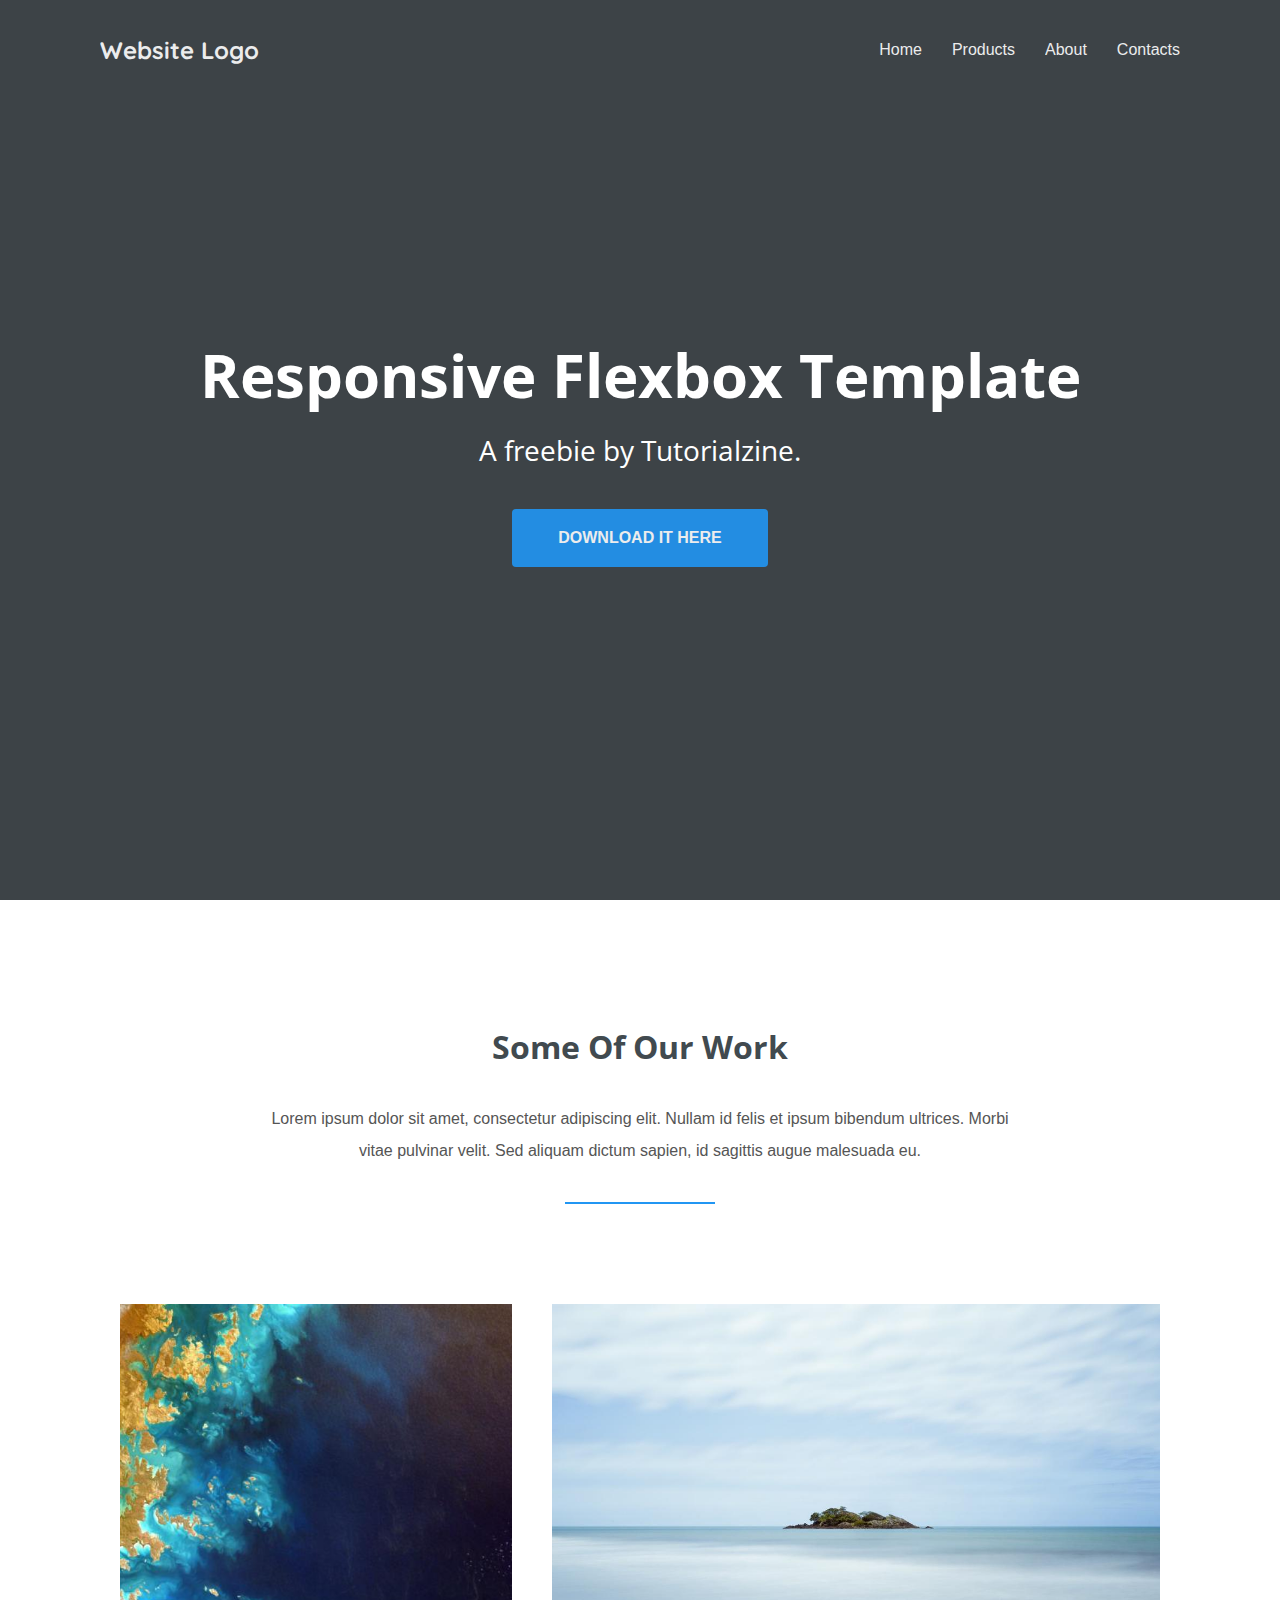
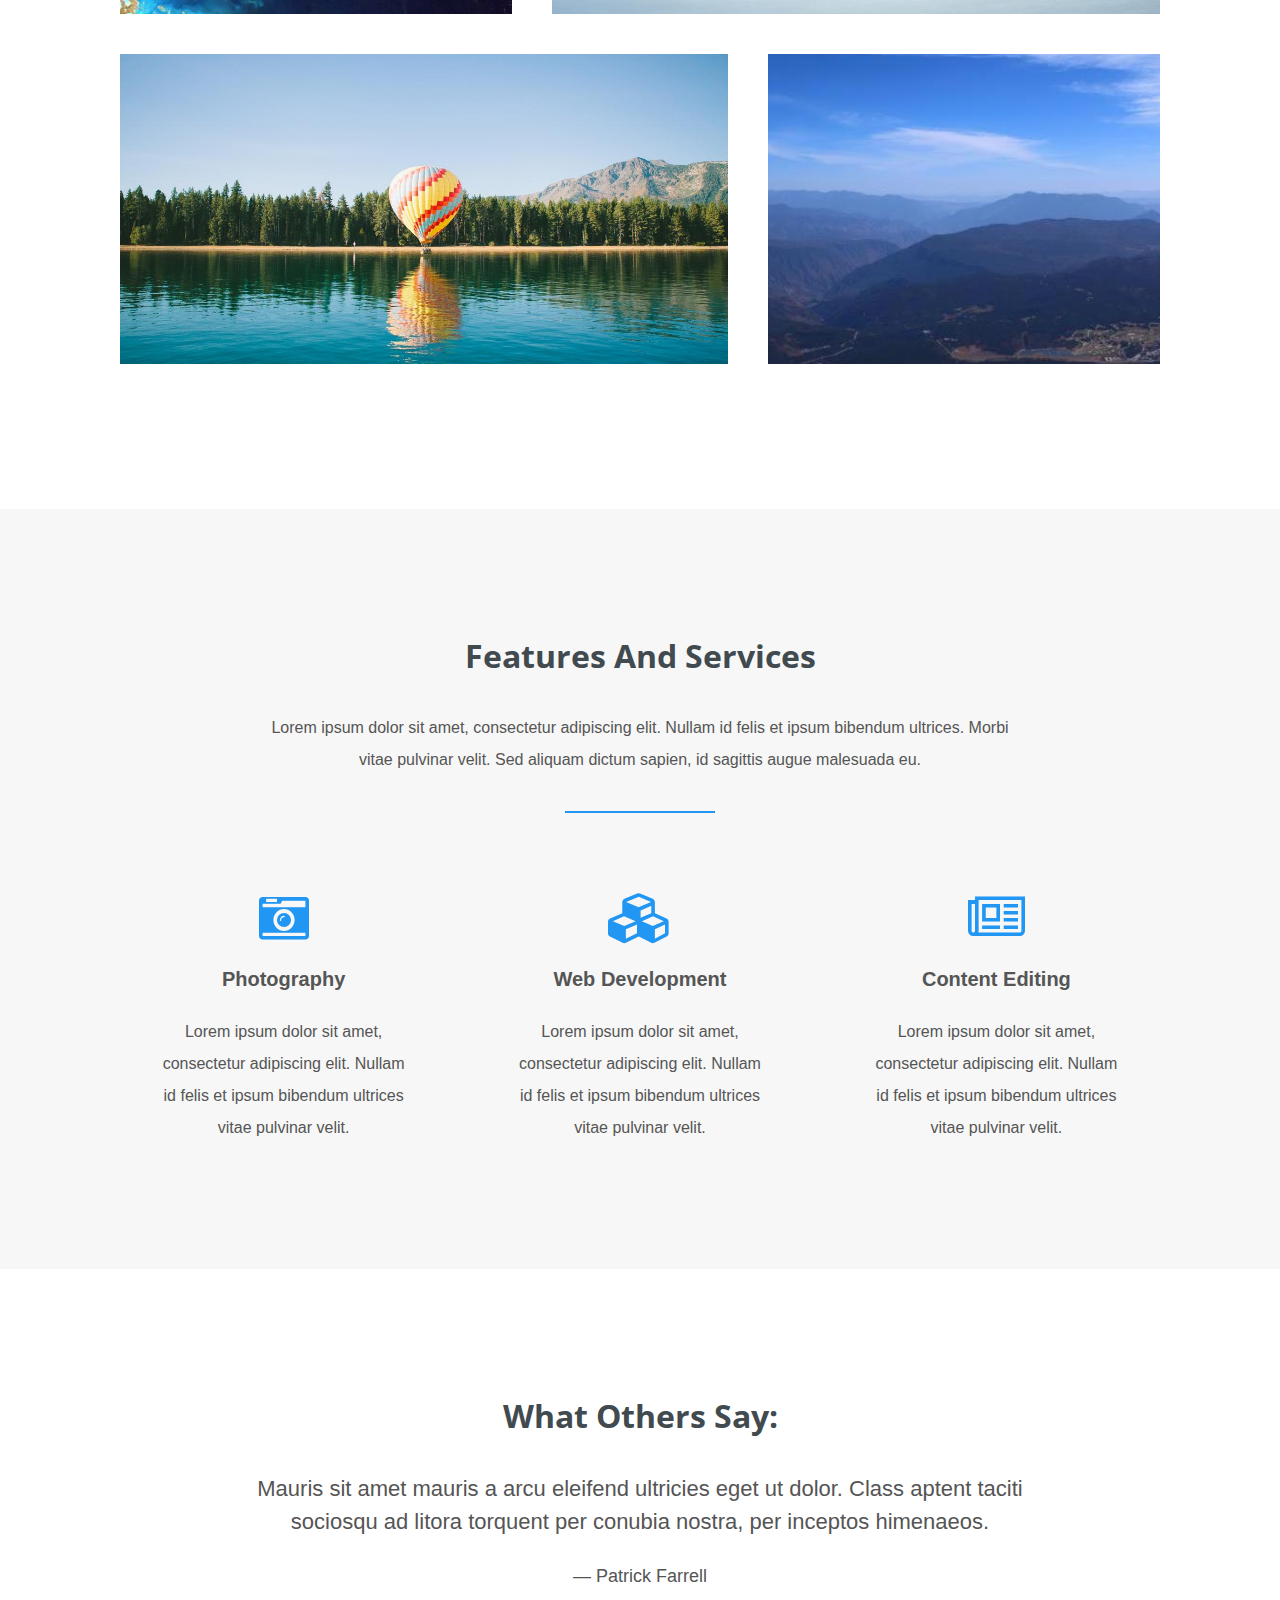
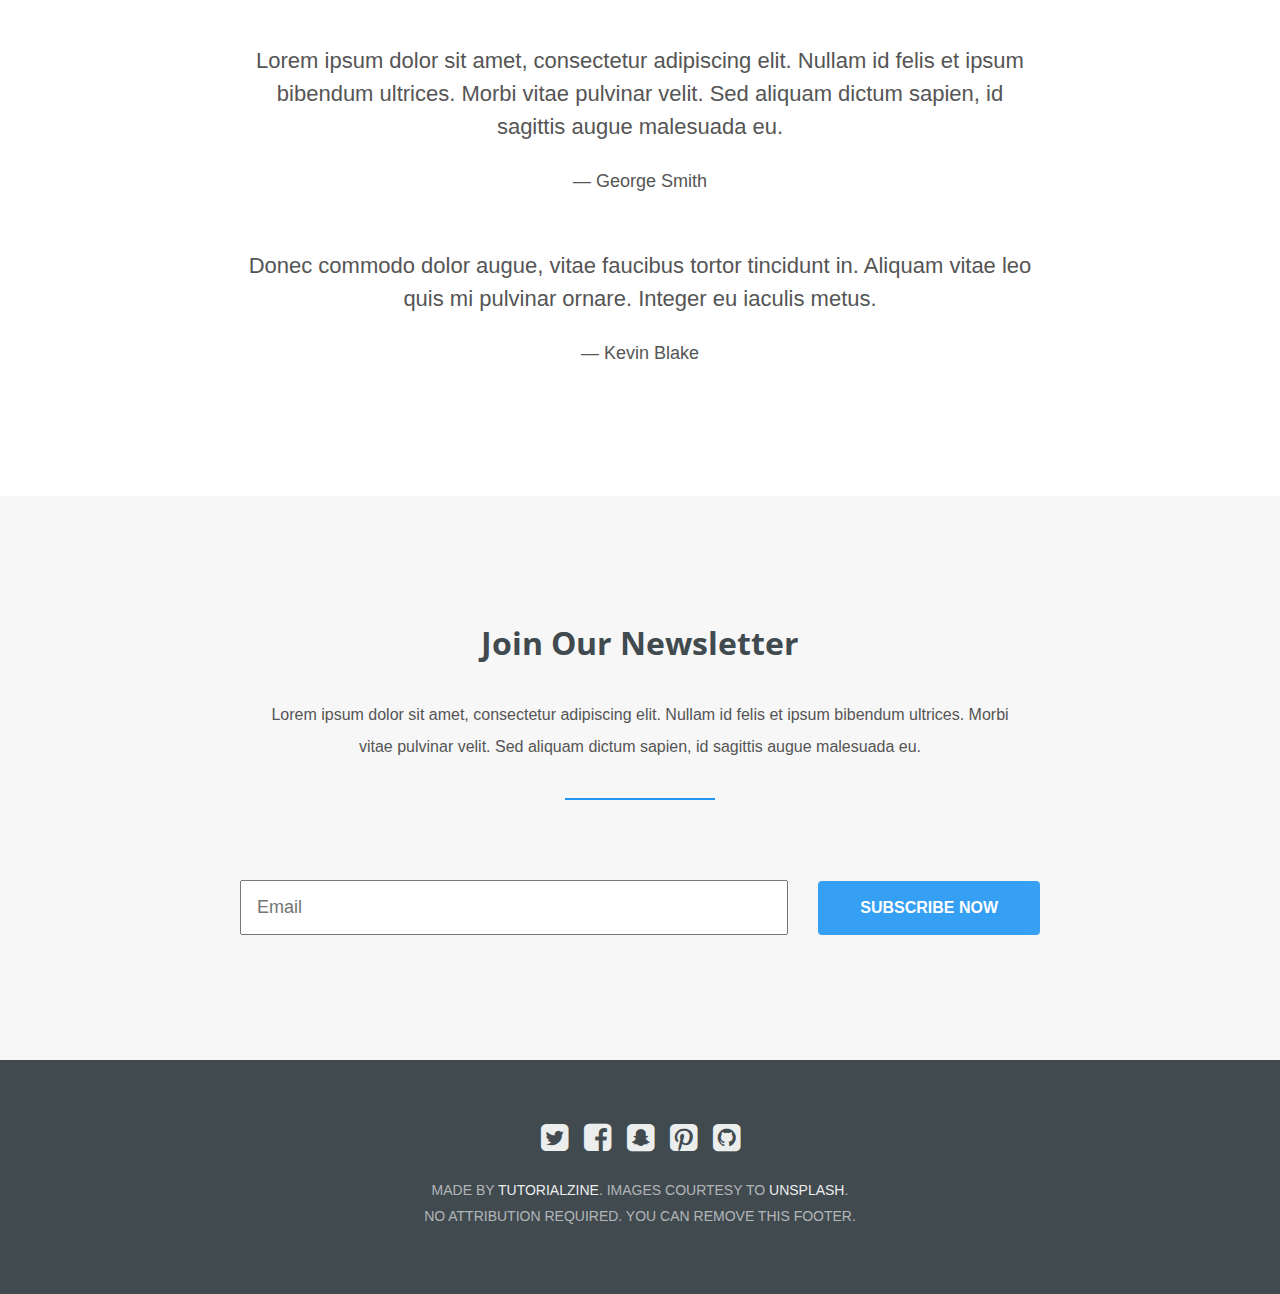
==== flexbox-template/index.html @ bde772f5 "Add files via upload" ====
<!DOCTYPE html>
<html>
<head>
    <meta charset="utf-8">
    <meta http-equiv="X-UA-Compatible" content="IE=edge">
    <meta name="viewport" content="width=device-width, initial-scale=1">
    <title>Responsive Landing Page Template With Flexbox</title>

    <link href="https://fonts.googleapis.com/css?family=Open+Sans" rel="stylesheet">
    <link href="https://fonts.googleapis.com/css?family=Quicksand" rel="stylesheet">
    <link rel="stylesheet" href="http://maxcdn.bootstrapcdn.com/font-awesome/4.6.0/css/font-awesome.min.css">
    <link rel="stylesheet" href="assets/css/styles.css">

</head>

<body>

<header>
    <h2><a href="#">Website Logo</a></h2>
    <nav>
        <li><a href="#">Home</a></li>
        <li><a href="#">Products</a></li>
        <li><a href="#">About</a></li>
        <li><a href="#">Contacts</a></li>
    </nav>
</header>


<section class="hero">
    <div class="background-image" style="background-color: #333333"></div>
    <h1>Responsive Flexbox Template</h1>
    <h3>A freebie by Tutorialzine.</h3>
    <a href="http://tutorialzine.com/2016/06/freebie-landing-page-template-with-flexbox/" class="btn">Download it
        Here</a>
</section>


<section class="our-work">
    <h3 class="title">Some of our work</h3>
    <p>Lorem ipsum dolor sit amet, consectetur adipiscing elit. Nullam id felis et ipsum bibendum ultrices. Morbi vitae
        pulvinar velit. Sed aliquam dictum sapien, id sagittis augue malesuada eu.</p>
    <hr>

    <ul class="grid">
        <li class="small" style="background-image: url(assets/img/coast.jpg);"></li>
        <li class="large" style="background-image: url(assets/img/island.jpg);"></li>
        <li class="large" style="background-image: url(assets/img/balloon.jpg);"></li>
        <li class="small" style="background-image: url(assets/img/mountain.jpg);"></li>
        </div>
</section>


<section class="features">
    <h3 class="title">Features and services</h3>
    <p>Lorem ipsum dolor sit amet, consectetur adipiscing elit. Nullam id felis et ipsum bibendum ultrices. Morbi vitae
        pulvinar velit. Sed aliquam dictum sapien, id sagittis augue malesuada eu.</p>
    <hr>

    <ul class="grid">
        <li>
            <i class="fa fa-camera-retro"></i>
            <h4>Photography</h4>
            <p>Lorem ipsum dolor sit amet, consectetur adipiscing elit. Nullam id felis et ipsum bibendum ultrices vitae
                pulvinar velit.</p>
        </li>
        <li>
            <i class="fa fa-cubes"></i>
            <h4>Web Development</h4>
            <p>Lorem ipsum dolor sit amet, consectetur adipiscing elit. Nullam id felis et ipsum bibendum ultrices vitae
                pulvinar velit.</p>
        </li>
        <li>
            <i class="fa fa-newspaper-o"></i>
            <h4>Content Editing</h4>
            <p>Lorem ipsum dolor sit amet, consectetur adipiscing elit. Nullam id felis et ipsum bibendum ultrices vitae
                pulvinar velit.</p>
        </li>
        </div>
</section>


<section class="reviews">
    <h3 class="title">What others say:</h3>

    <p class="quote">Mauris sit amet mauris a arcu eleifend ultricies eget ut dolor. Class aptent taciti sociosqu ad
        litora torquent per conubia nostra, per inceptos himenaeos.</p>
    <p class="author">— Patrick Farrell</p>

    <p class="quote">Lorem ipsum dolor sit amet, consectetur adipiscing elit. Nullam id felis et ipsum bibendum
        ultrices. Morbi vitae pulvinar velit. Sed aliquam dictum sapien, id sagittis augue malesuada eu.</p>
    <p class="author">— George Smith</p>

    <p class="quote">Donec commodo dolor augue, vitae faucibus tortor tincidunt in. Aliquam vitae leo quis mi pulvinar
        ornare. Integer eu iaculis metus.</p>
    <p class="author">— Kevin Blake</p>


</section>


<section class="contact">
    <h3 class="title">Join our newsletter</h3>
    <p>Lorem ipsum dolor sit amet, consectetur adipiscing elit. Nullam id felis et ipsum bibendum ultrices. Morbi vitae
        pulvinar velit. Sed aliquam dictum sapien, id sagittis augue malesuada eu.</p>
    <hr>

    <form>
        <input type="email" placeholder="Email">
        <a href="#" class="btn">Subscribe now</a>
    </form>
</section>

<footer>
    <ul>
        <li><a href="#"><i class="fa fa-twitter-square"></i></a></li>
        <li><a href="#"><i class="fa fa-facebook-square"></i></a></li>
        <li><a href="#"><i class="fa fa-snapchat-square"></i></a></li>
        <li><a href="#"><i class="fa fa-pinterest-square"></i></a></li>
        <li><a href="#"><i class="fa fa-github-square""></i></a></li>
    </ul>
    <p>Made by <a href="http://tutorialzine.com/" target="_blank">tutorialzine</a>. images courtesy to <a
            href="http://unsplash.com/" target="_blank">unsplash</a>.</p>
    <p>No attribution required. you can remove this footer.</p>
</footer>

</body>

</html>
---- flexbox-template/assets/css/styles.css ----
/*-------------
 	General
-------------*/

*{
	margin: 0;
	padding: 0;
	box-sizing: border-box;
}

html{
	font: normal 16px sans-serif;
	color: #555;
}

ul, nav{
	list-style: none;
}

a{
	text-decoration: none;
	color: inherit;
	cursor: pointer;

	opacity: 0.9;
}

a:hover{
	opacity: 1;
}

a.btn{
	color: #fff;
	border-radius: 4px;
	text-transform: uppercase;
	background-color: #2196F3;
	font-weight: 800;
	text-align: center;
}

hr{
	width: 150px;
	height: 2px;
	background-color: #2196F3;
	border: 0;
	margin-bottom: 80px;
}

section{
	display: flex;
	flex-direction: column;
	align-items: center;

	padding: 125px 100px;
}

@media (max-width: 1000px){

	section{
		padding: 100px 50px;
	}

}

@media (max-width: 600px){

	section{
		padding: 80px 30px;
	}

}

section h3.title{
	color: #414a4f;
	text-transform: capitalize; 
	font: bold 32px 'Open Sans', sans-serif;
	margin-bottom: 35px;
	text-align: center;
}

section p{
	max-width: 800px;
	text-align: center;
	margin-bottom: 35px;
	padding: 0 20px;
	line-height: 2;
}

ul.grid{
	width: 100%;
	display: flex;
	flex-wrap: wrap;
	justify-content: center;
}


/*-------------
 	Header
-------------*/

header{
	position: absolute;
	top: 0;
	left: 0;
	z-index: 10;
	width: 100%;
	display: flex;
	justify-content: space-between;
	align-items: center;
	color: #fff;
	padding: 35px 100px 0;
}

header h2{
	font-family: 'Quicksand', sans-serif;
}

header nav{
	display: flex;
}

header nav li{
	margin: 0 15px;
}

header nav li:first-child{
	margin-left: 0;	
}

header nav li:last-child{
	margin-right: 0;	
}



@media (max-width: 1000px){
	header{
		padding: 20px 50px;
	}
}


@media (max-width: 700px){
	header{
		flex-direction: column;		
	}

	header h2{
		margin-bottom: 15px;
	}
}



/*----------------
 	Hero Section
----------------*/

.hero{
	position: relative;
	justify-content: center;
	min-height: 100vh;
	color: #fff;
	text-align: center;
}

.hero .background-image{
	position: absolute;
	top: 0;
	left: 0;
	width: 100%;
	height: 100%;
	background-size: cover;
	background-color: #2196F3;
	z-index: -1;
}

.hero .background-image:after{
	content: '';
	position: absolute;
	top: 0;
	left: 0;
	width: 100%;
	height: 100%;
	background-color: #414a4f;
	opacity: 0.75;
}

.hero h1{
	font: bold 60px 'Open Sans', sans-serif;
	margin-bottom: 15px;
}

.hero h3{
	font: normal 28px 'Open Sans', sans-serif;
	margin-bottom: 40px;
}

.hero a.btn{
	padding: 20px 46px;
}

@media (max-width: 800px){

	.hero{
		min-height: 600px;
	}

	.hero h1{
		font-size: 48px;
	}

	.hero h3{
		font-size: 24px;
	}

	.hero a.btn{
		padding: 15px 40px;
	}

}



/*--------------------
 	Our Work Section
---------------------*/

.оur-work{
	background-color: #fff;
}

.our-work .grid li{
	padding: 20px;
	height: 350px;
	border-radius: 3px;

	background-clip: content-box;
	background-size: cover;
	background-position: center;
	background-color: #333;
}

.our-work .grid li.small{
	flex-basis: 40%;
}

.our-work .grid li.large{
	flex-basis: 60%;
}


@media (max-width: 1000px){

	.our-work .grid li.small,
	.our-work .grid li.large{
		flex-basis: 100%;
	}

}



/*----------------------
 	Features Section
----------------------*/

.features{
	background-color: #f7f7f7;
}

.features .grid li{
	padding: 0 30px;
	flex-basis: 33%;
	text-align: center;
}

.features .grid li i{
    font-size: 50px;
    color: #2196F3;
    margin-bottom: 25px;
}

.features .grid li h4{
	color: #555;
    font-size: 20px;
    margin-bottom: 25px;
}

.features .grid li p{
    margin: 0;
}

@media (max-width: 1000px){

	.features .grid li{
		flex-basis: 70%;
		margin-bottom: 65px;
	}

	.features .grid li:last-child{
		margin-bottom: 0;
	}

}


@media (max-width: 600px){

	.features .grid li{
		flex-basis: 100%;
	}

}



/*--------------------
 	Reviews Section
--------------------*/

.reviews{
	background-color: #fff;
}

.reviews .quote{
	text-align: center;
	width: 80%;
    font-size: 22px;
    font-weight: 300;
    line-height: 1.5;
    margin-bottom: 20px;
    padding: 0;
}

.reviews .author{
    font-size: 18px;
    margin-bottom: 50px;
}

.reviews .author:last-child{
    margin-bottom: 0;
}

@media (max-width: 1000px){

	.reviews .quote{
		font-size: 20px;
	}

	.reviews .author{
	    font-size: 16px;
	}

}



/*---------------------
 	Contact Section
---------------------*/

.contact{
	background-color: #f7f7f7;
}

.contact form{
	display: flex;
	align-items: center;
	justify-content: center;
	flex-wrap: wrap;

	max-width: 800px;
	width: 80%;
}

.contact form input{
	padding: 15px;
	flex: 1;
	margin-right: 30px;
	font-size: 18px;
	color: #555;
}

.contact form .btn{
	padding: 18px 42px;
}


@media (max-width: 800px){

	.contact form input{
		flex-basis: 100%;
		margin: 0 0 20px 0;
	}

}




/*-------------
 	Footer
-------------*/

footer{
	display: flex;
	flex-direction: column;
	align-items: center;
	text-align: center;
	color: #fff;
	background-color: #414a4f;
	padding: 60px 0;
}

footer ul{
	display: flex;
	margin-bottom: 25px;
	font-size: 32px;
}

footer ul li{
	margin: 0 8px;	
}

footer ul li:first-child{
	margin-left: 0;	
}

footer ul li:last-child{
	margin-right: 0;	
}

footer p{
	text-transform: uppercase;
	font-size: 14px;
	color: rgba(255,255,255,0.6);
	margin-bottom: 10px;
}

footer p a{
	color: #fff;
}

@media (max-width: 700px){

	footer{
		padding: 80px 15px;
	}

}


/* -- Demo ads -- */

@media (max-width: 1200px) {
	#bsaHolder{ display:none;}
}
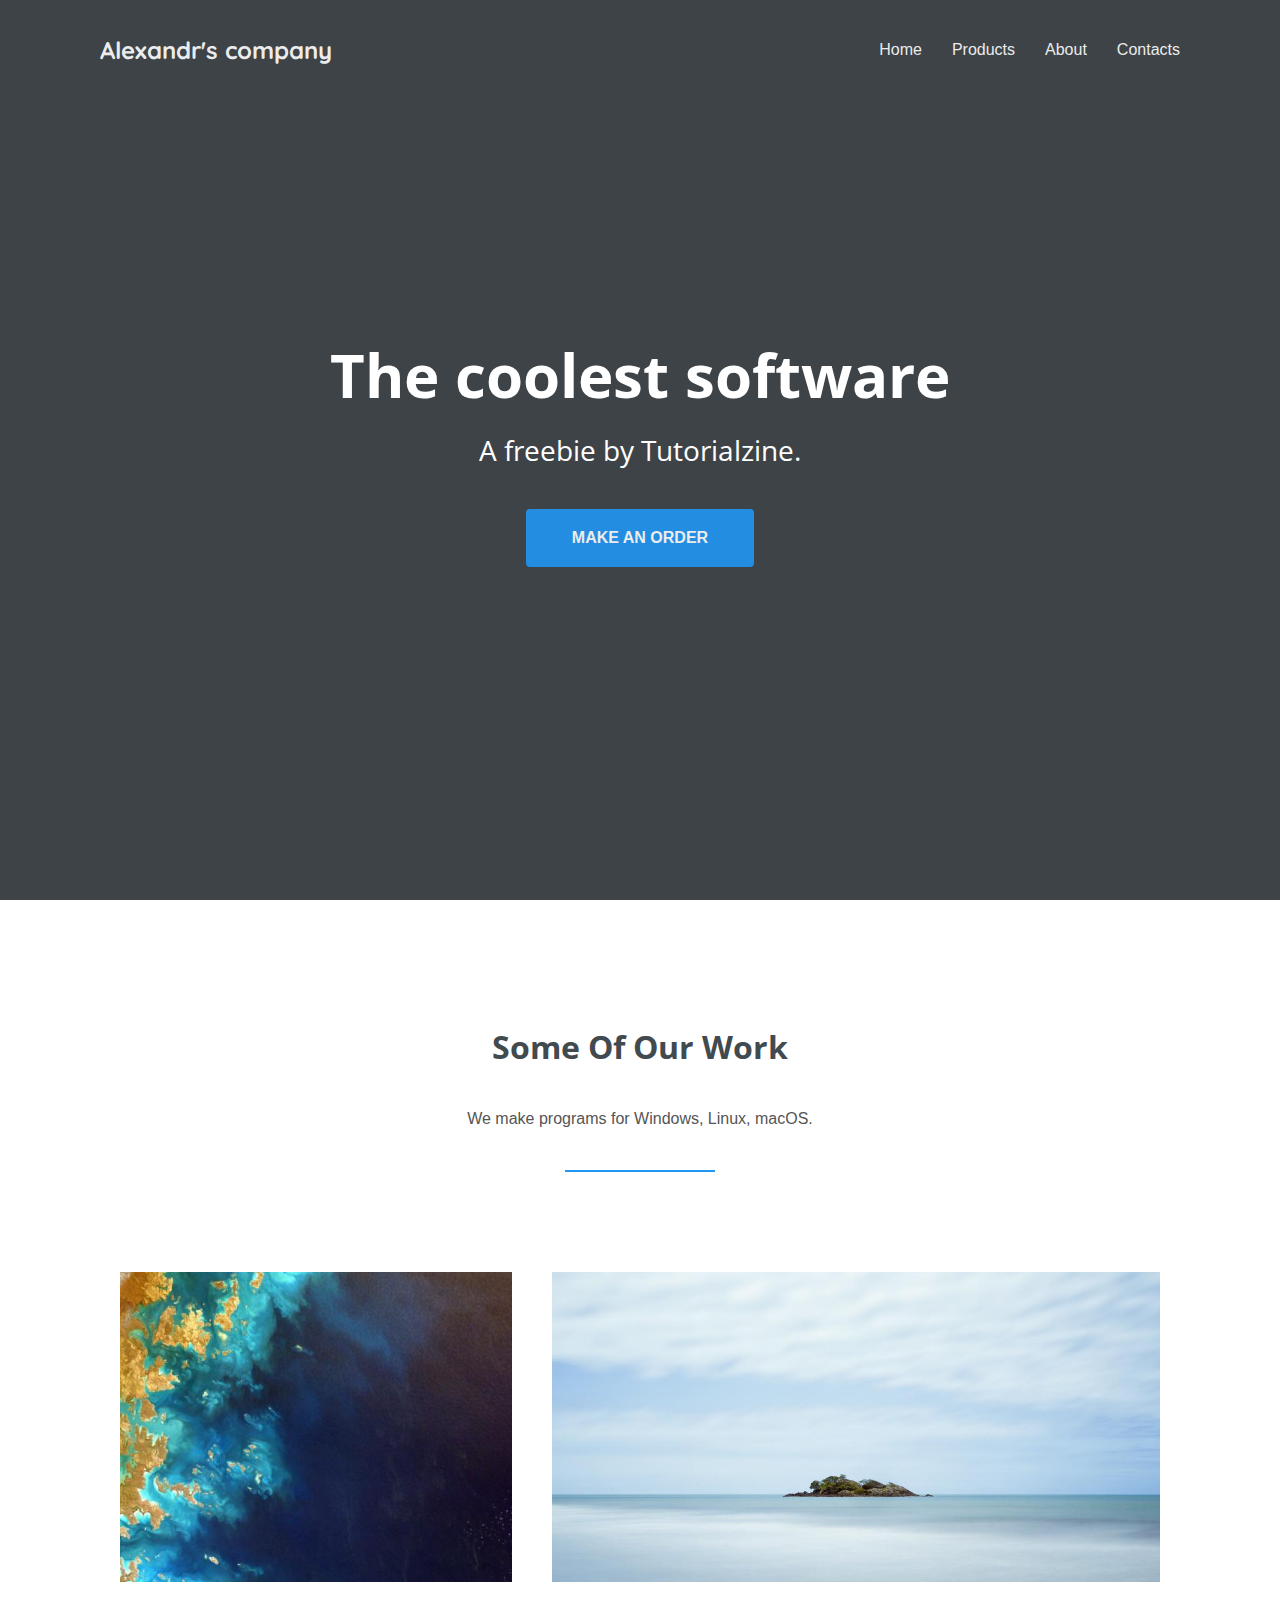
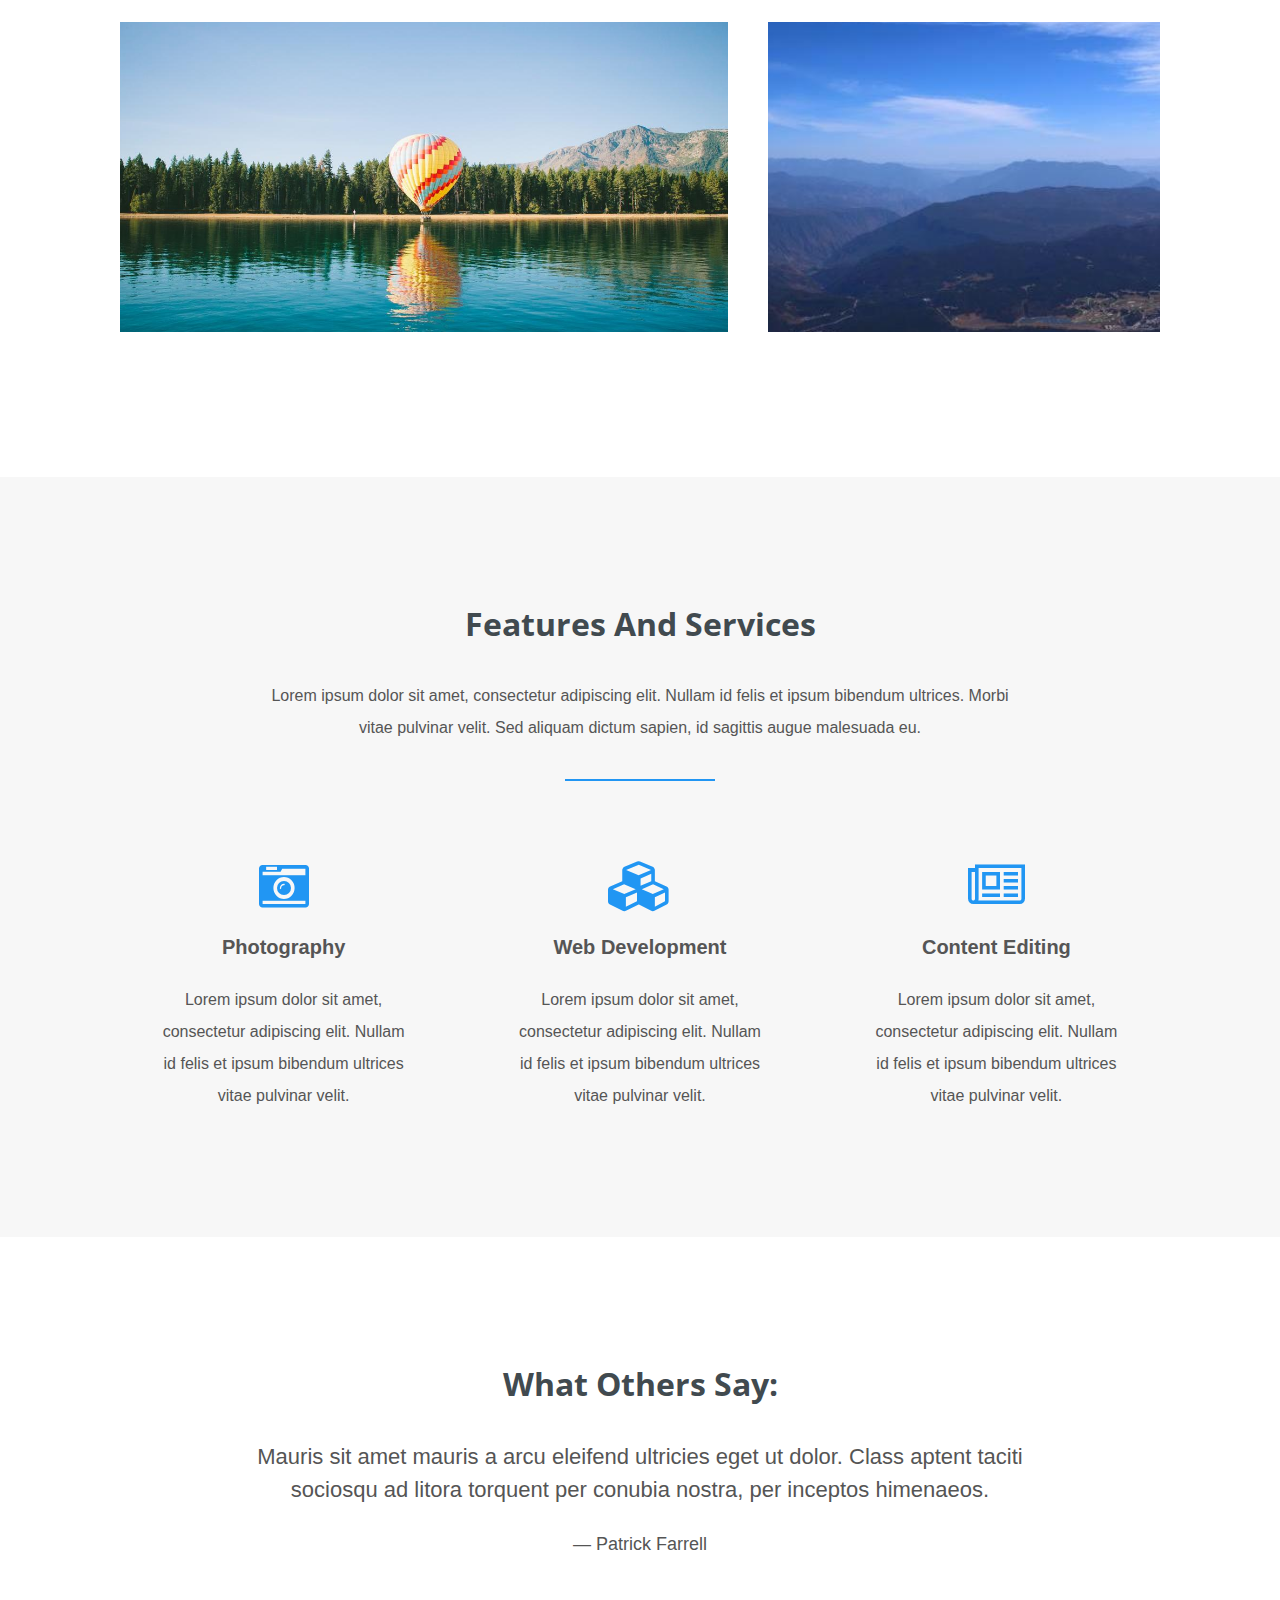
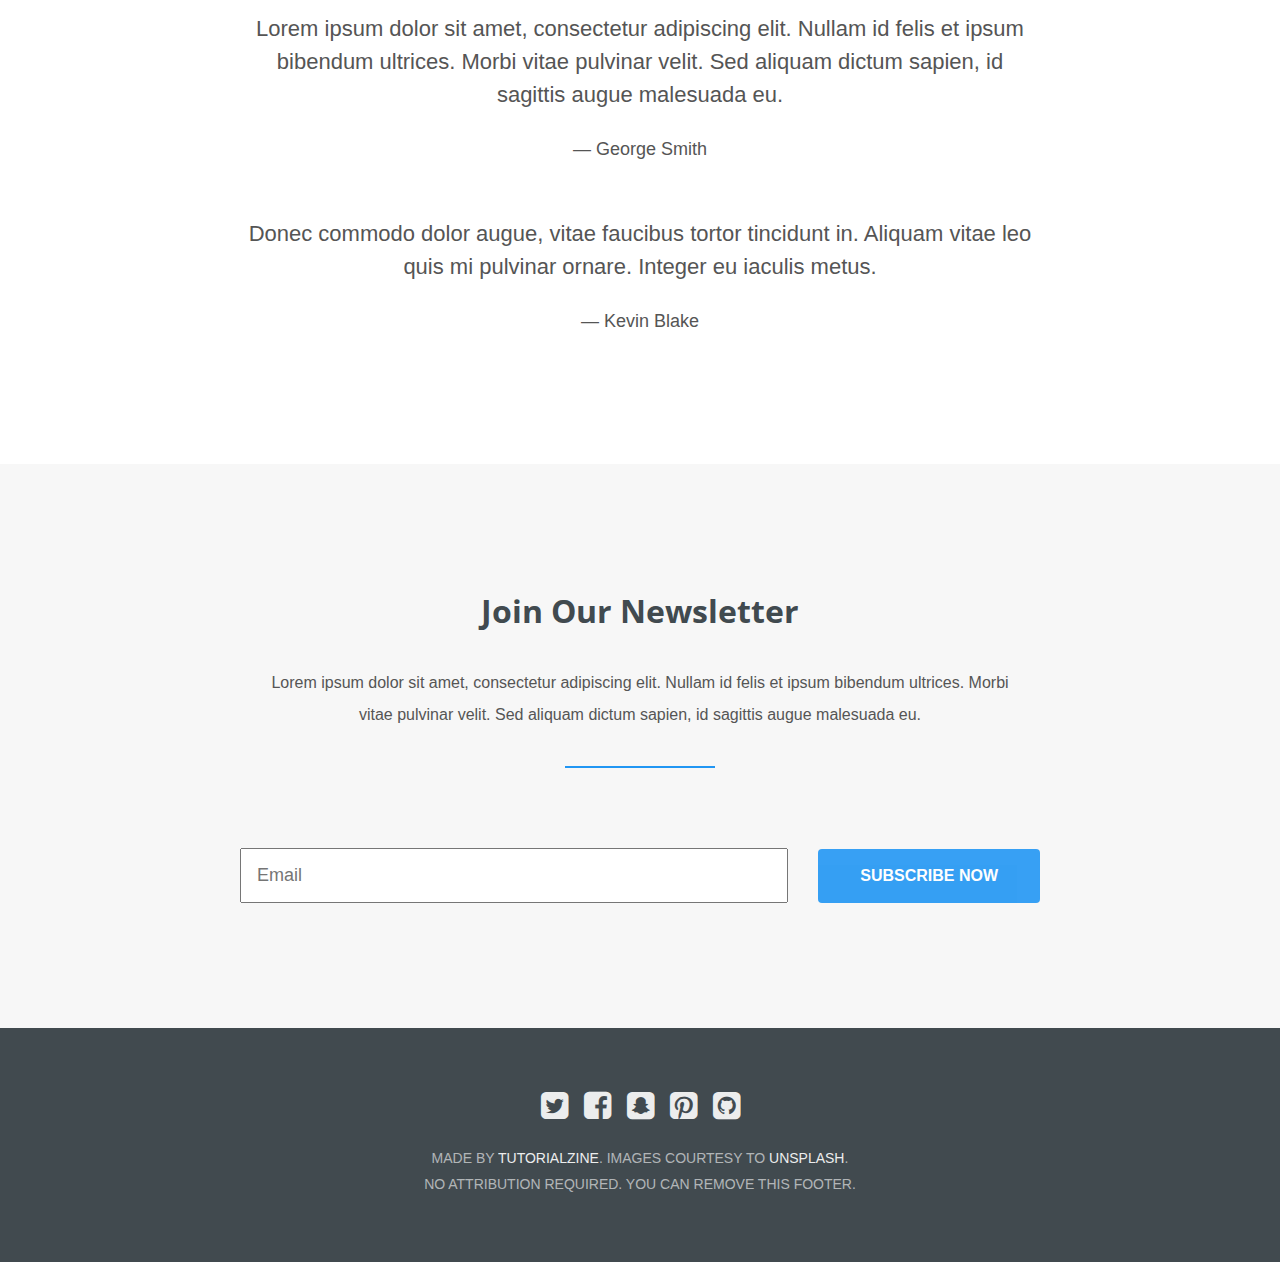
==== commit 40b63a21: "changed main page" ====
--- a/flexbox-template/index.html
+++ b/flexbox-template/index.html
@@ -4,7 +4,7 @@
     <meta charset="utf-8">
     <meta http-equiv="X-UA-Compatible" content="IE=edge">
     <meta name="viewport" content="width=device-width, initial-scale=1">
-    <title>Responsive Landing Page Template With Flexbox</title>
+    <title>Alexandr's company</title>
 
     <link href="https://fonts.googleapis.com/css?family=Open+Sans" rel="stylesheet">
     <link href="https://fonts.googleapis.com/css?family=Quicksand" rel="stylesheet">
@@ -16,7 +16,7 @@
 <body>
 
 <header>
-    <h2><a href="#">Website Logo</a></h2>
+    <h2><a href="#">Alexandr's company</a></h2>
     <nav>
         <li><a href="#">Home</a></li>
         <li><a href="#">Products</a></li>
@@ -28,17 +28,15 @@
 
 <section class="hero">
     <div class="background-image" style="background-color: #333333"></div>
-    <h1>Responsive Flexbox Template</h1>
+    <h1>The coolest software</h1>
     <h3>A freebie by Tutorialzine.</h3>
-    <a href="http://tutorialzine.com/2016/06/freebie-landing-page-template-with-flexbox/" class="btn">Download it
-        Here</a>
+    <a href="#" class="btn">Make an order</a>
 </section>
 
 
 <section class="our-work">
     <h3 class="title">Some of our work</h3>
-    <p>Lorem ipsum dolor sit amet, consectetur adipiscing elit. Nullam id felis et ipsum bibendum ultrices. Morbi vitae
-        pulvinar velit. Sed aliquam dictum sapien, id sagittis augue malesuada eu.</p>
+    <p>We make programs for Windows, Linux, macOS.</p>
     <hr>
 
     <ul class="grid">
@@ -46,7 +44,7 @@
         <li class="large" style="background-image: url(assets/img/island.jpg);"></li>
         <li class="large" style="background-image: url(assets/img/balloon.jpg);"></li>
         <li class="small" style="background-image: url(assets/img/mountain.jpg);"></li>
-        </div>
+    </ul>
 </section>
 
 
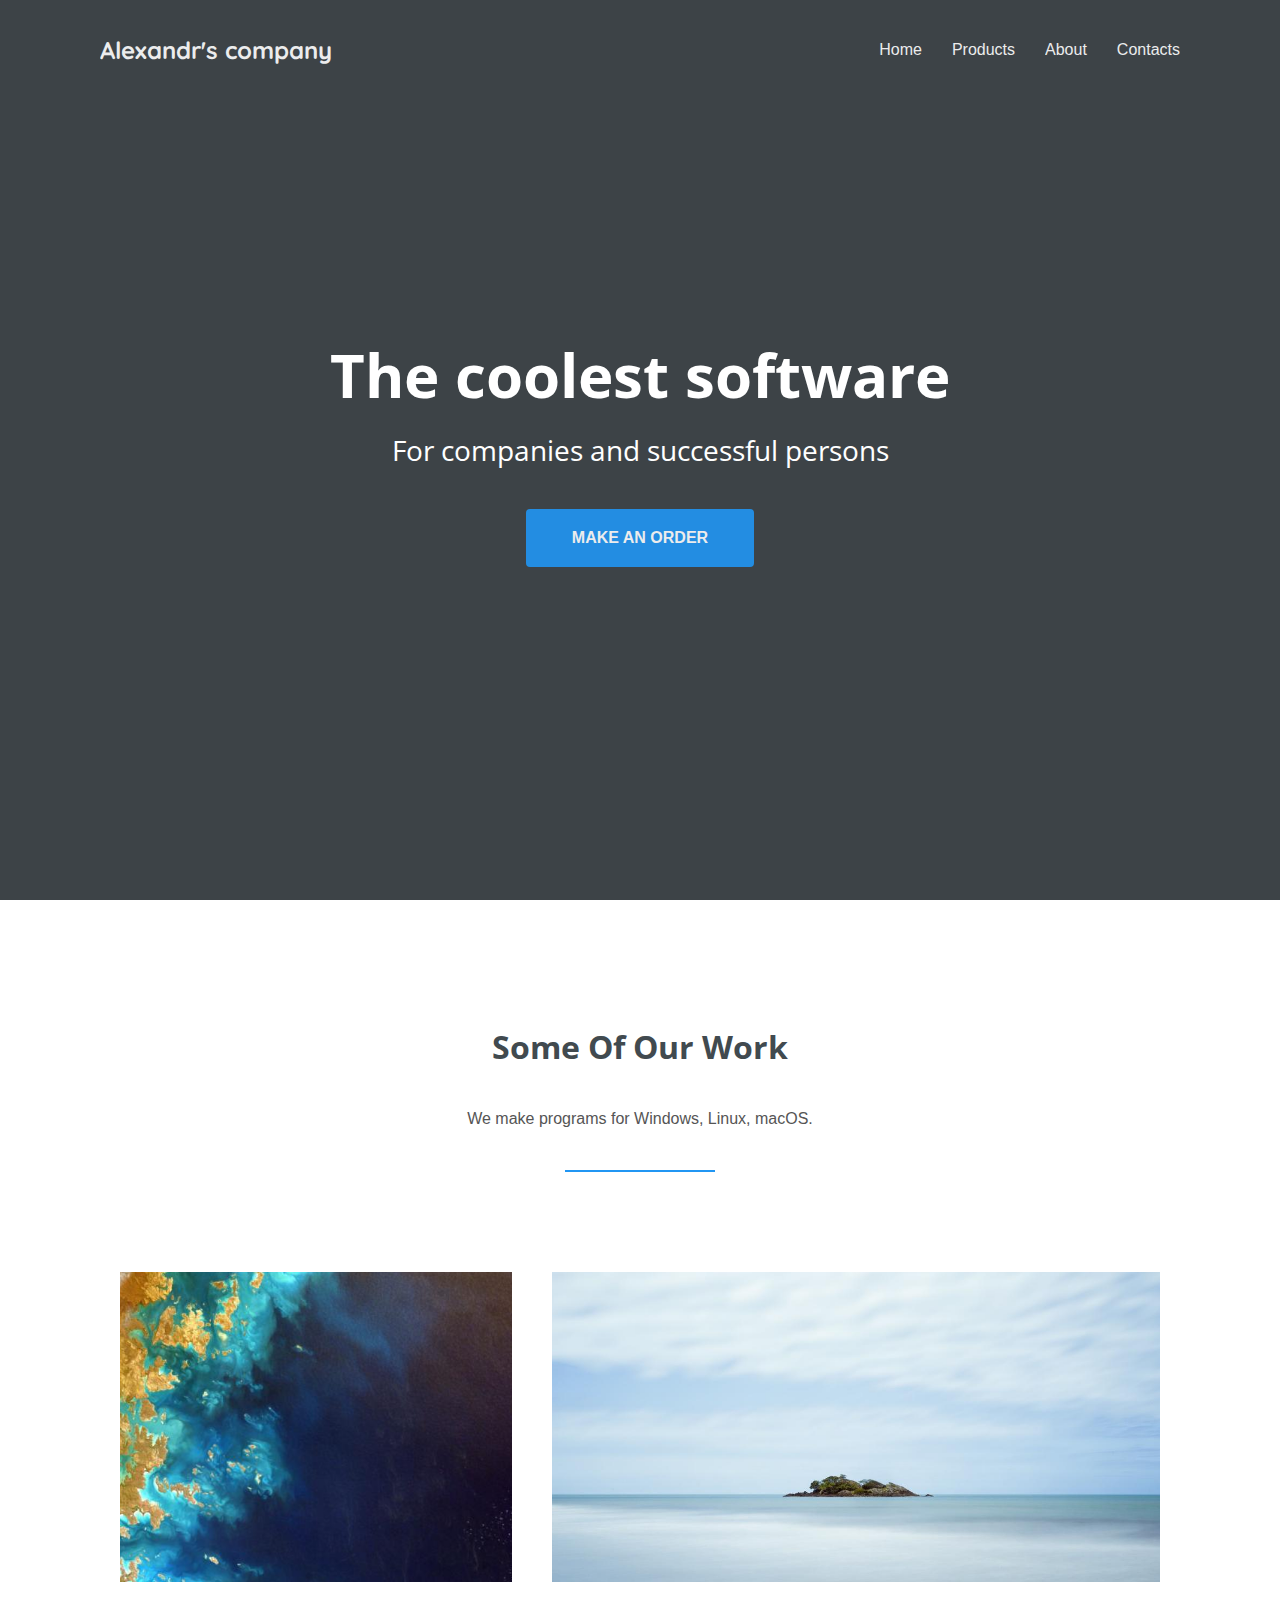
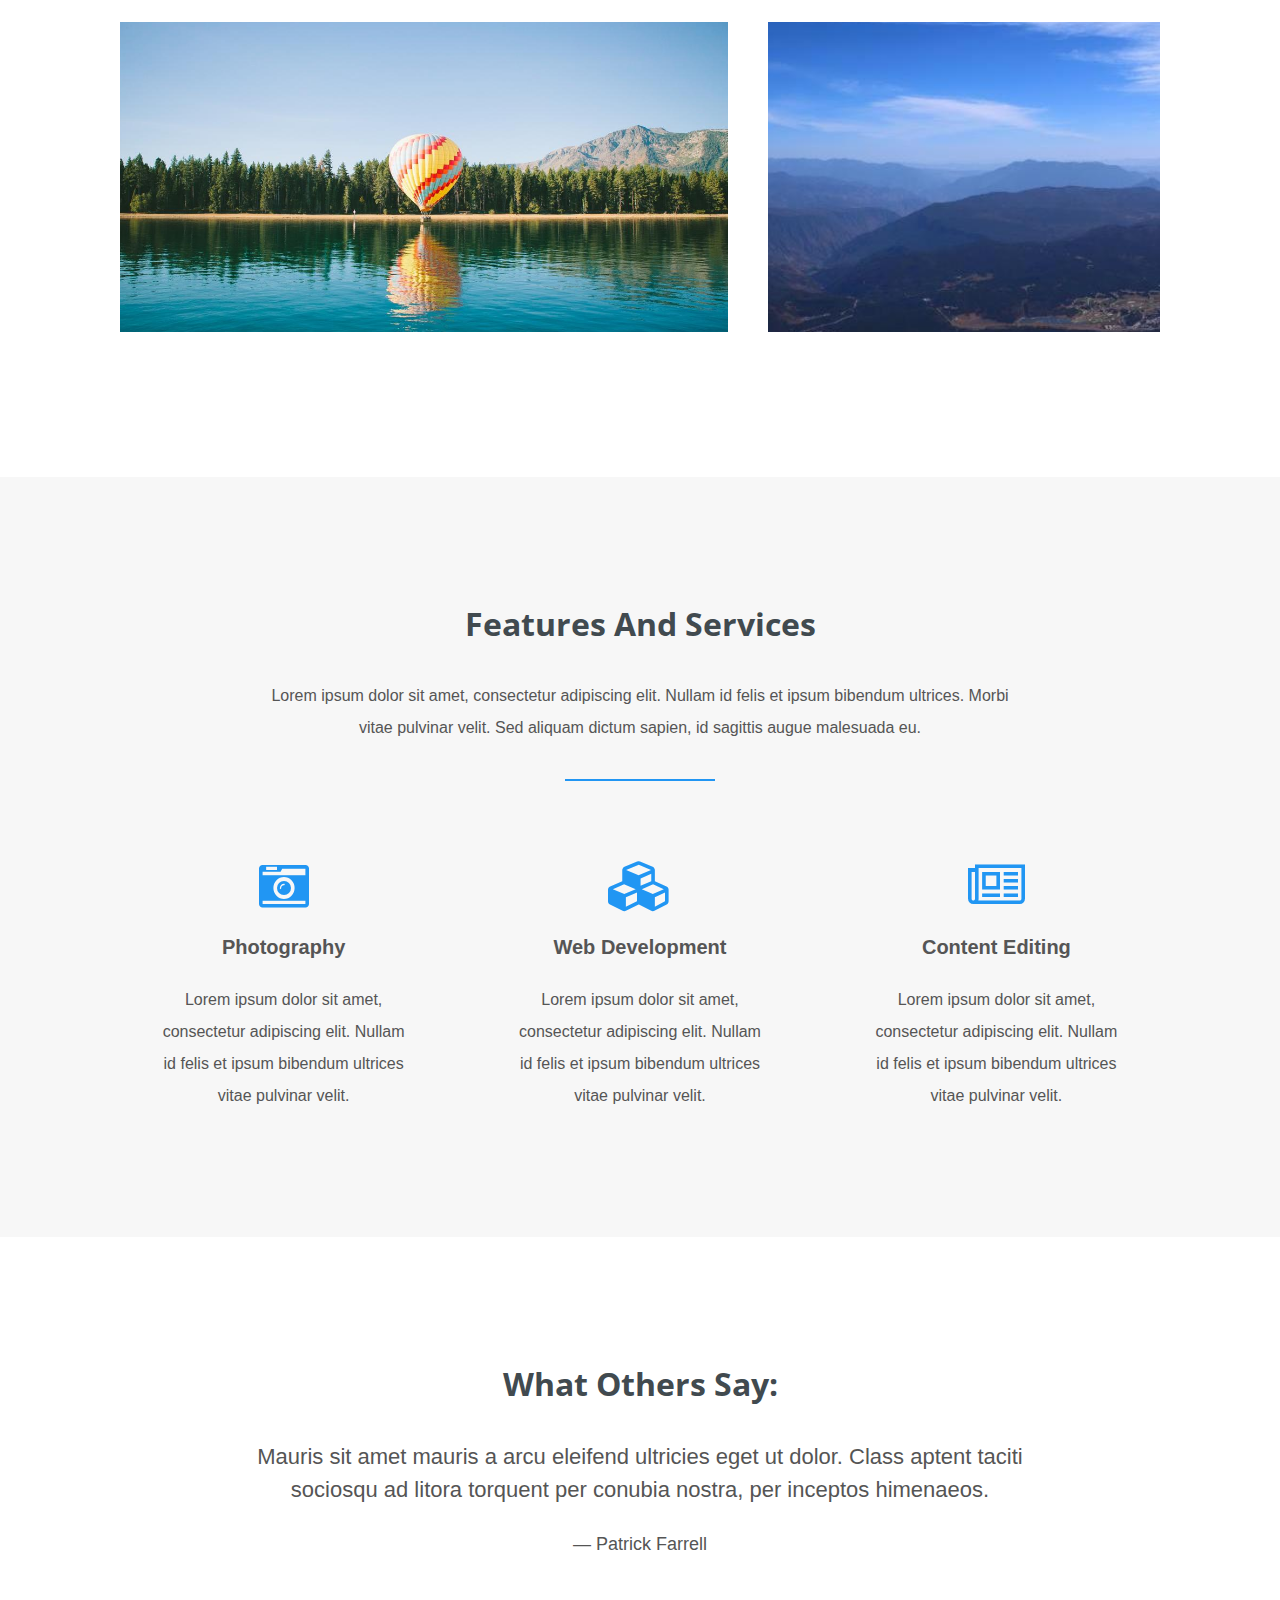
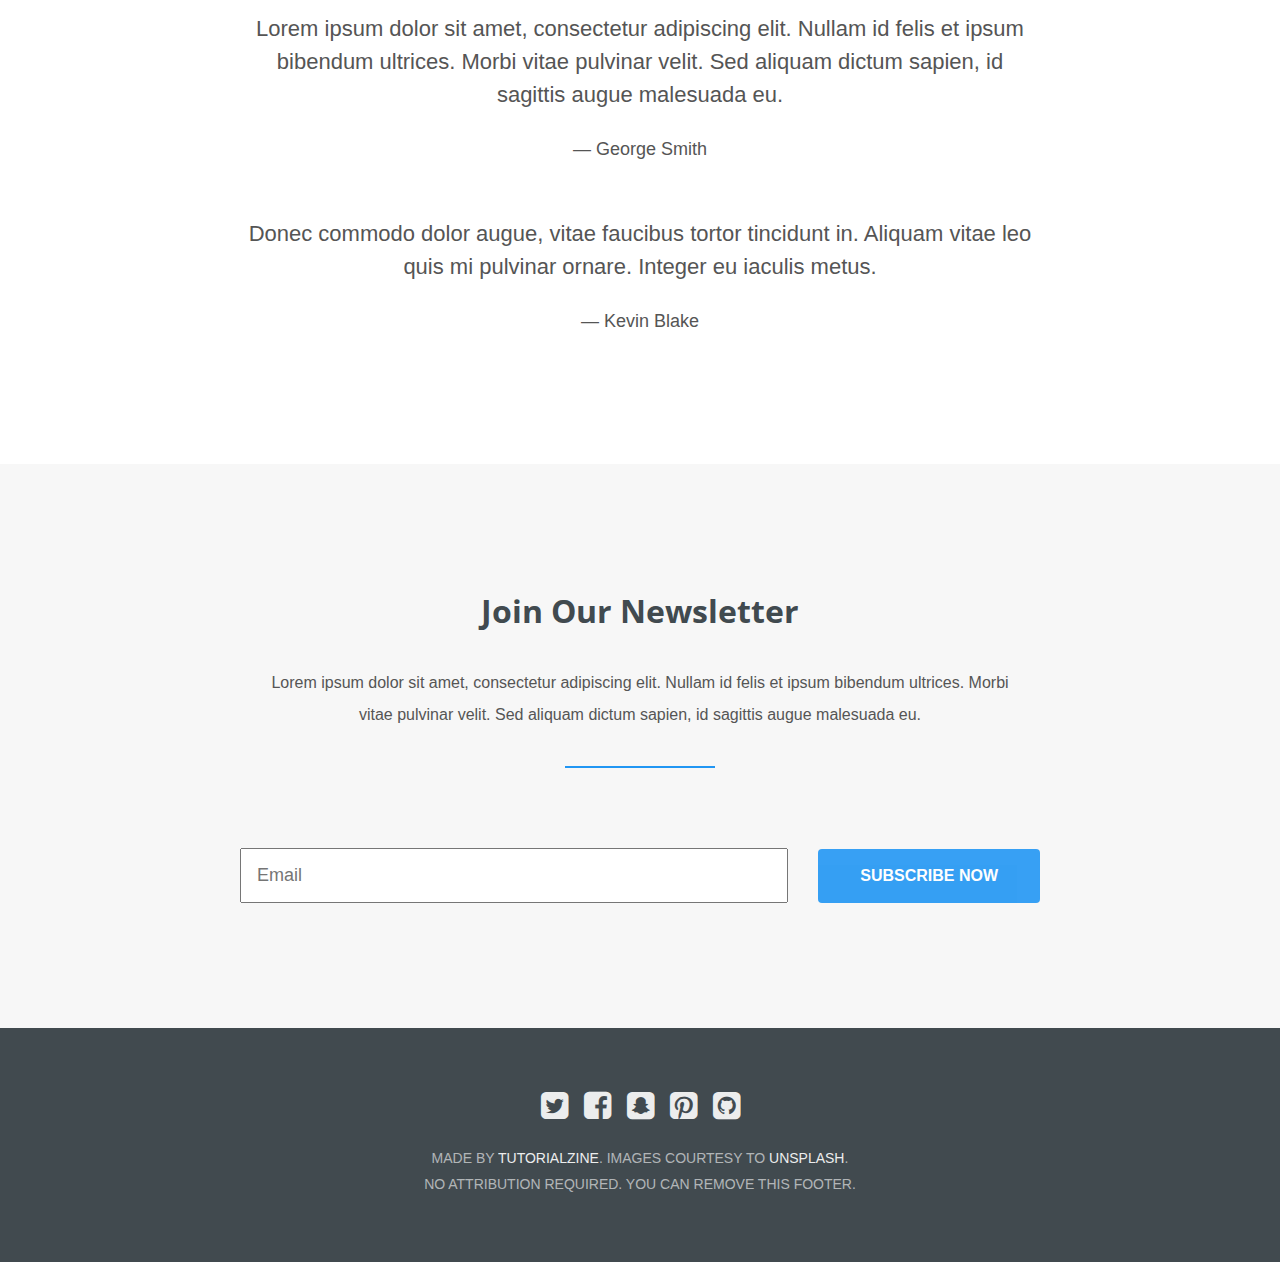
==== commit e3263d01: "h3" ====
--- a/flexbox-template/index.html
+++ b/flexbox-template/index.html
@@ -29,7 +29,7 @@
 <section class="hero">
     <div class="background-image" style="background-color: #333333"></div>
     <h1>The coolest software</h1>
-    <h3>A freebie by Tutorialzine.</h3>
+    <h3>For companies and successful persons</h3>
     <a href="#" class="btn">Make an order</a>
 </section>
 
